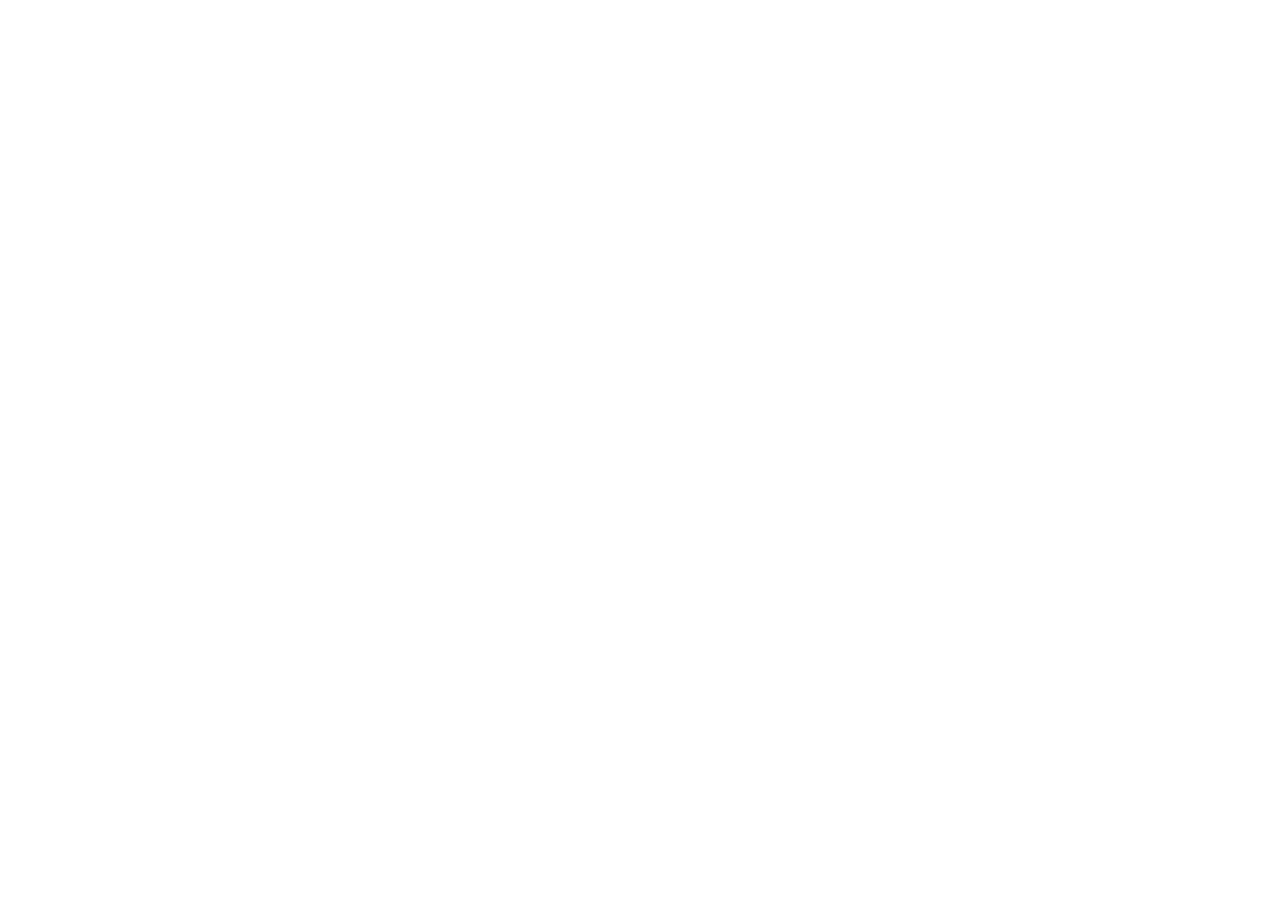
==== index2.html @ 10171716 "Add new index2.html file" ====
<!doctype html>
<html lang="en" class="dark">
  <head>
    <meta charset="UTF-8" />
    <meta name="viewport" content="width=device-width, initial-scale=1.0, maximum-scale=5.0, viewport-fit=cover" />
    <title>Adaptive AI Daily Scheduler</title>
    <meta name="description" content="Dynamic daily study planner with collision detection, emergency task compression, circadian sleep reset protocol, and desktop executable options." />
    <meta property="og:title" content="Adaptive AI Daily Scheduler" />
    <meta property="og:description" content="Dynamic daily study planner with collision detection, emergency task compression, circadian sleep reset protocol, and desktop executable options." />
    <meta property="og:type" content="website" />
    <meta name="twitter:card" content="summary_large_image" />
    <meta name="theme-color" content="#090d16" />
    <meta name="mobile-web-app-capable" content="yes" />
    <meta name="apple-mobile-web-app-capable" content="yes" />
    <meta name="apple-mobile-web-app-status-bar-style" content="black-translucent" />
    <meta name="apple-mobile-web-app-title" content="Scheduler" />
    <link rel="icon" type="image/svg+xml" href="./icon.svg" />
    <link rel="apple-touch-icon" href="./apple-touch-icon.png" />
    <link rel="manifest" href="./manifest.json" />

    <!-- Google Fonts: Plus Jakarta Sans & JetBrains Mono -->
    <link rel="preconnect" href="https://fonts.googleapis.com" />
    <link rel="preconnect" href="https://fonts.gstatic.com" crossorigin />
    <link href="https://fonts.googleapis.com/css2?family=JetBrains+Mono:wght@400;500;600;700&family=Plus+Jakarta+Sans:wght@400;500;600;700;800&display=swap" rel="stylesheet" />
    <script type="module" crossorigin src="./assets/index-DmoMfIao.js"></script>
    <link rel="stylesheet" crossorigin href="./assets/index-D5ewXOu9.css">
  </head>
  <body class="bg-[#090d16] text-slate-100 min-h-screen selection:bg-indigo-500/30 selection:text-indigo-200">
    <div id="root"></div>
  </body>
</html>
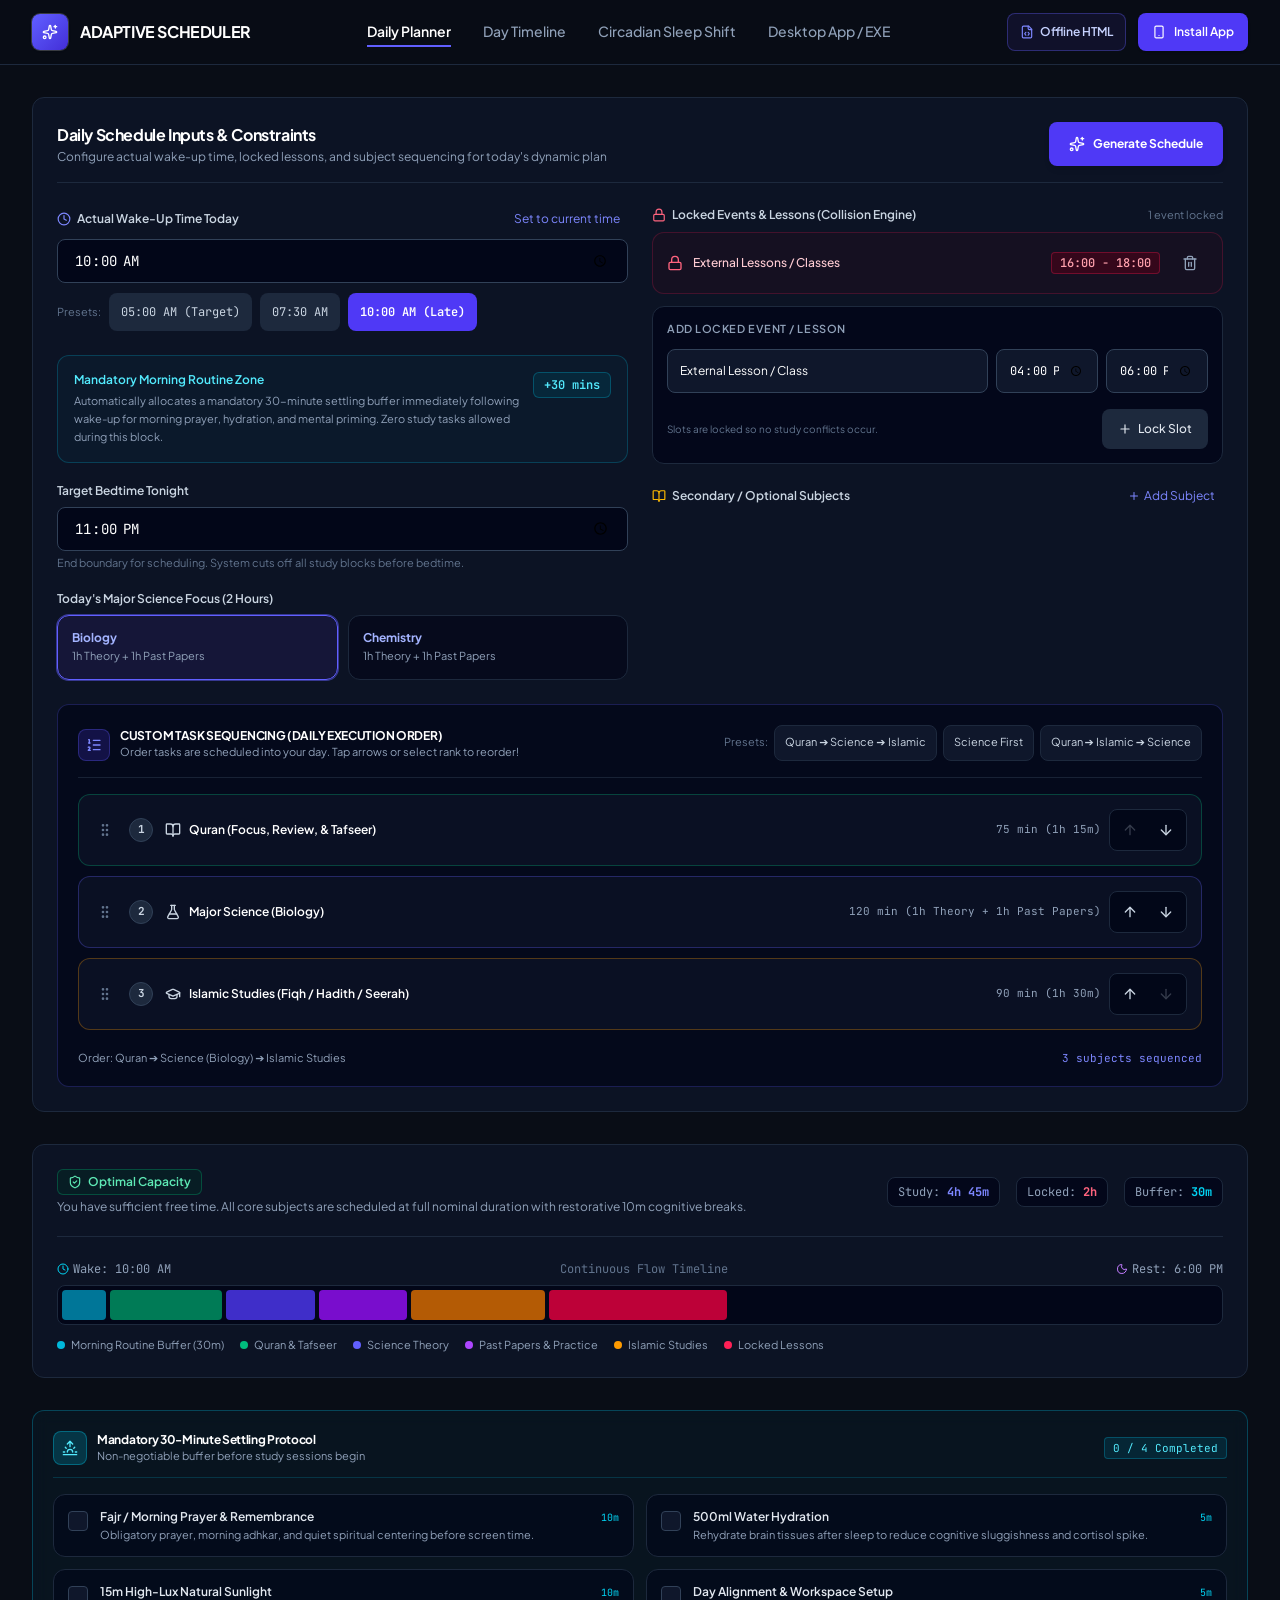
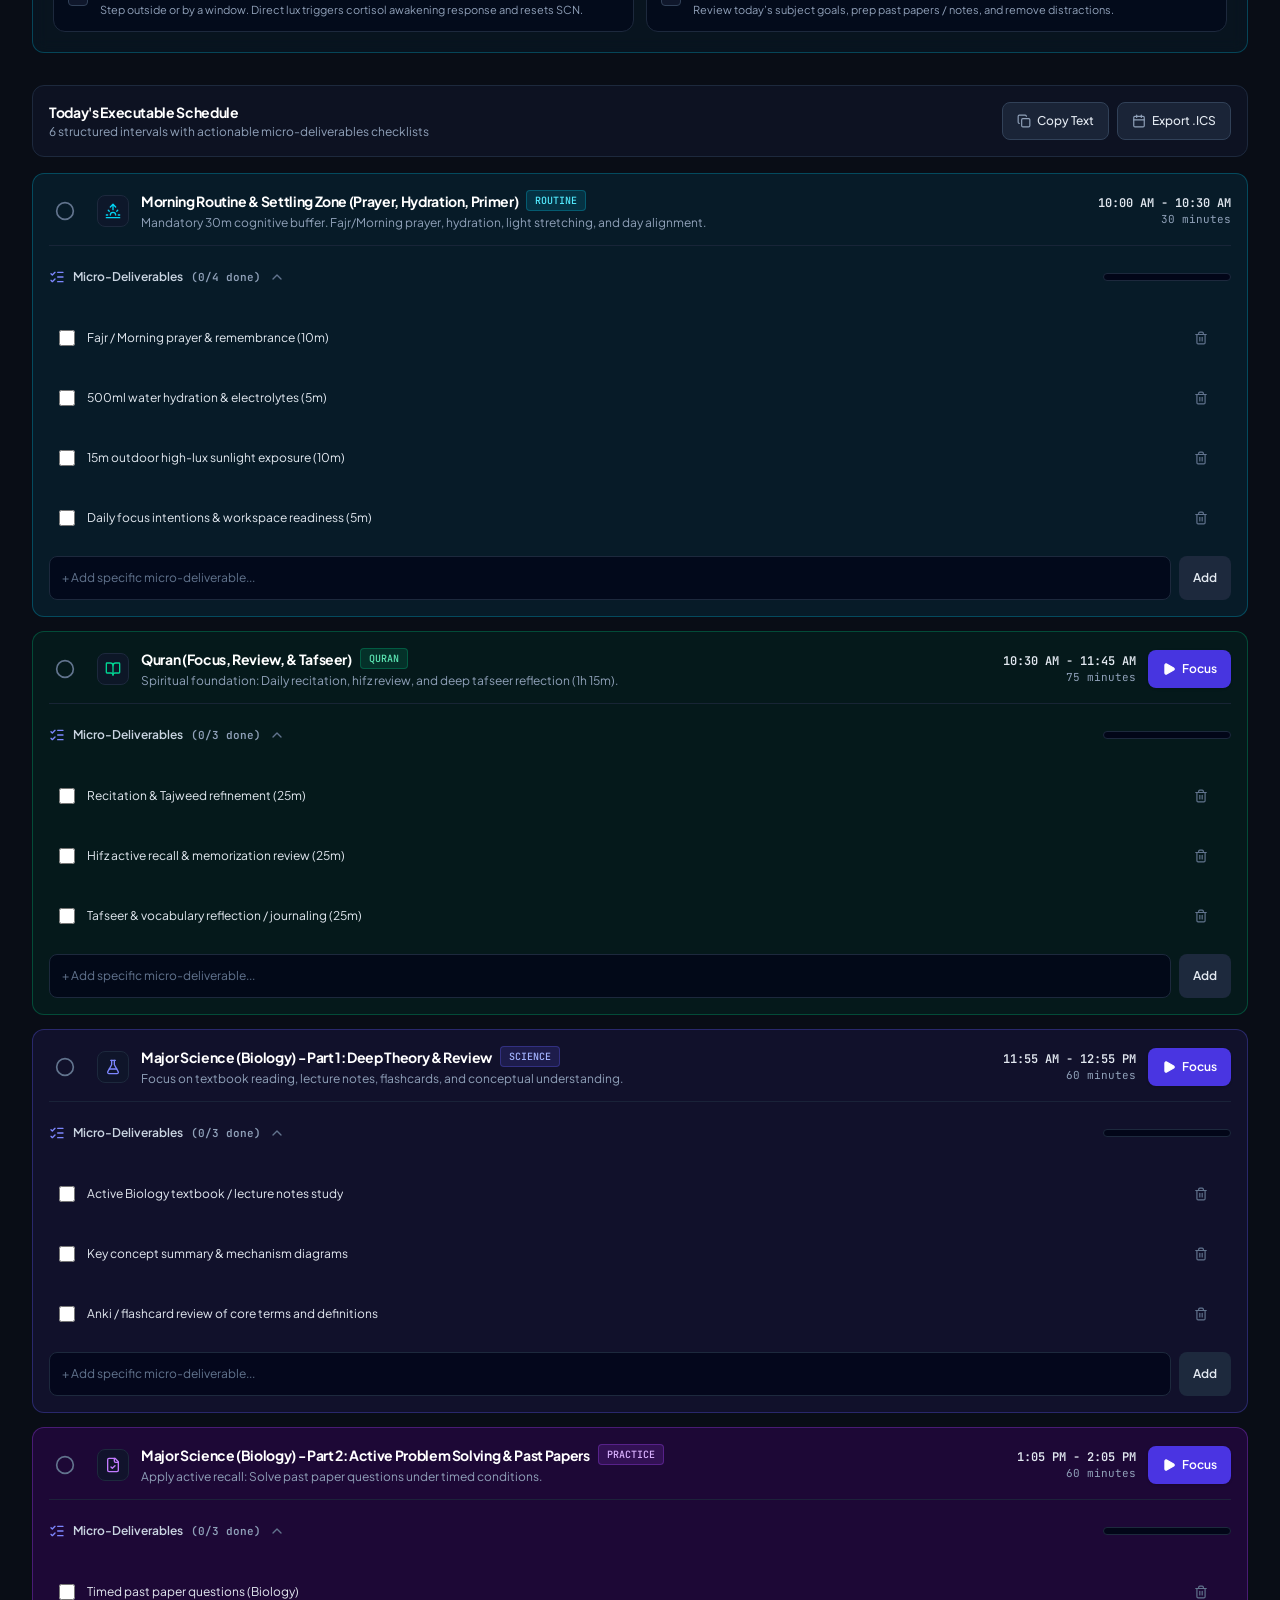
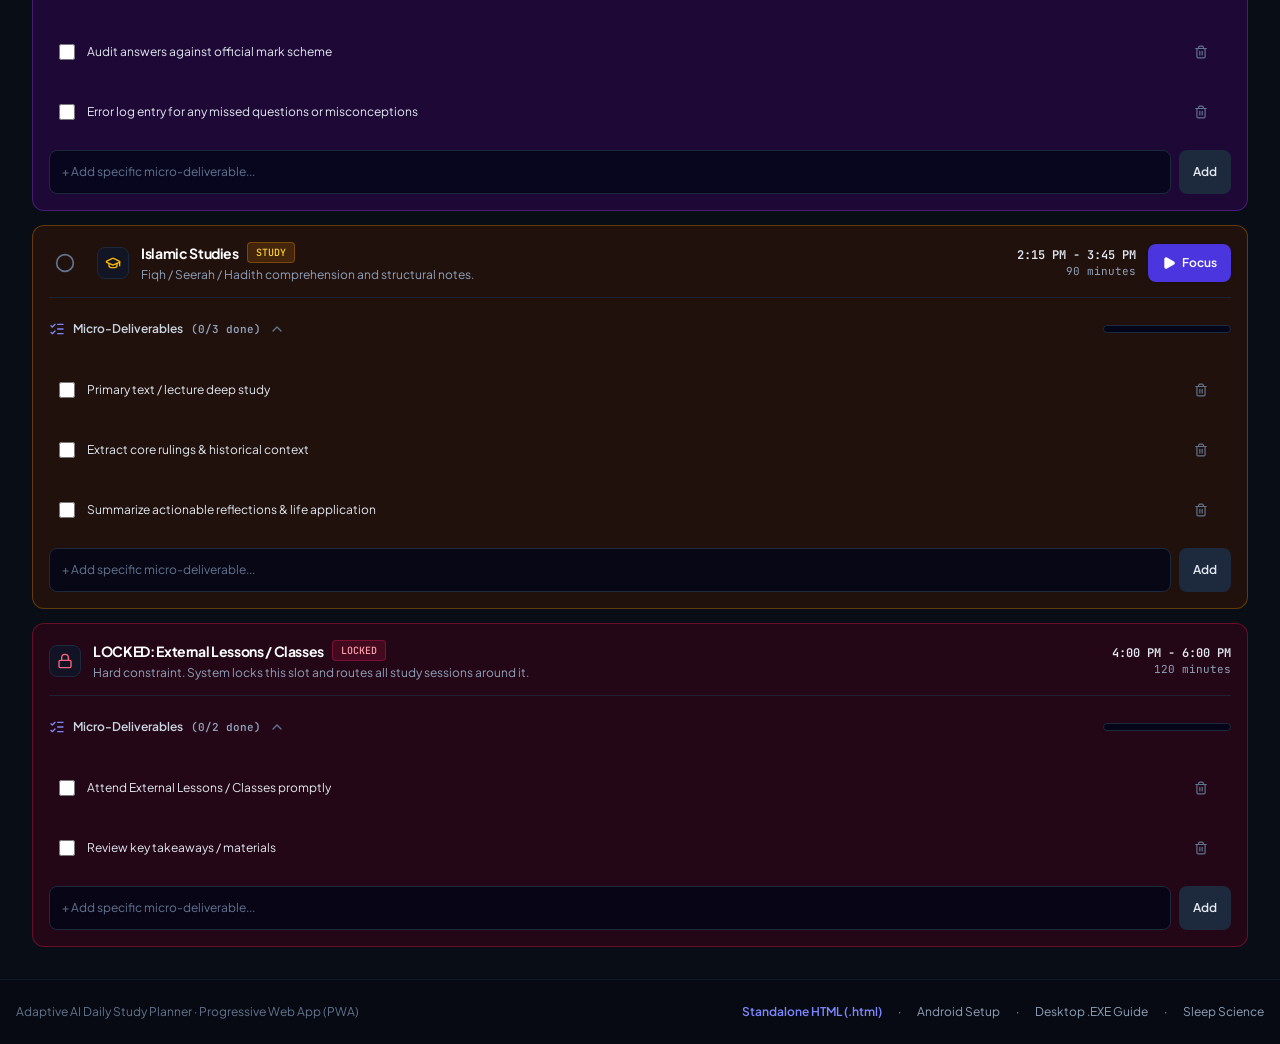
==== commit 4bbc4070: "Update index2.html" ====
--- a/index2.html
+++ b/index2.html
@@ -22,8 +22,8 @@
     <link rel="preconnect" href="https://fonts.googleapis.com" />
     <link rel="preconnect" href="https://fonts.gstatic.com" crossorigin />
     <link href="https://fonts.googleapis.com/css2?family=JetBrains+Mono:wght@400;500;600;700&family=Plus+Jakarta+Sans:wght@400;500;600;700;800&display=swap" rel="stylesheet" />
-    <script type="module" crossorigin src="./assets/index-DmoMfIao.js"></script>
-    <link rel="stylesheet" crossorigin href="./assets/index-D5ewXOu9.css">
+    <script type="module" crossorigin src="./index-DmoMfIao.js"></script>
+    <link rel="stylesheet" crossorigin href="./index-D5ewXOu9.css">
   </head>
   <body class="bg-[#090d16] text-slate-100 min-h-screen selection:bg-indigo-500/30 selection:text-indigo-200">
     <div id="root"></div>
